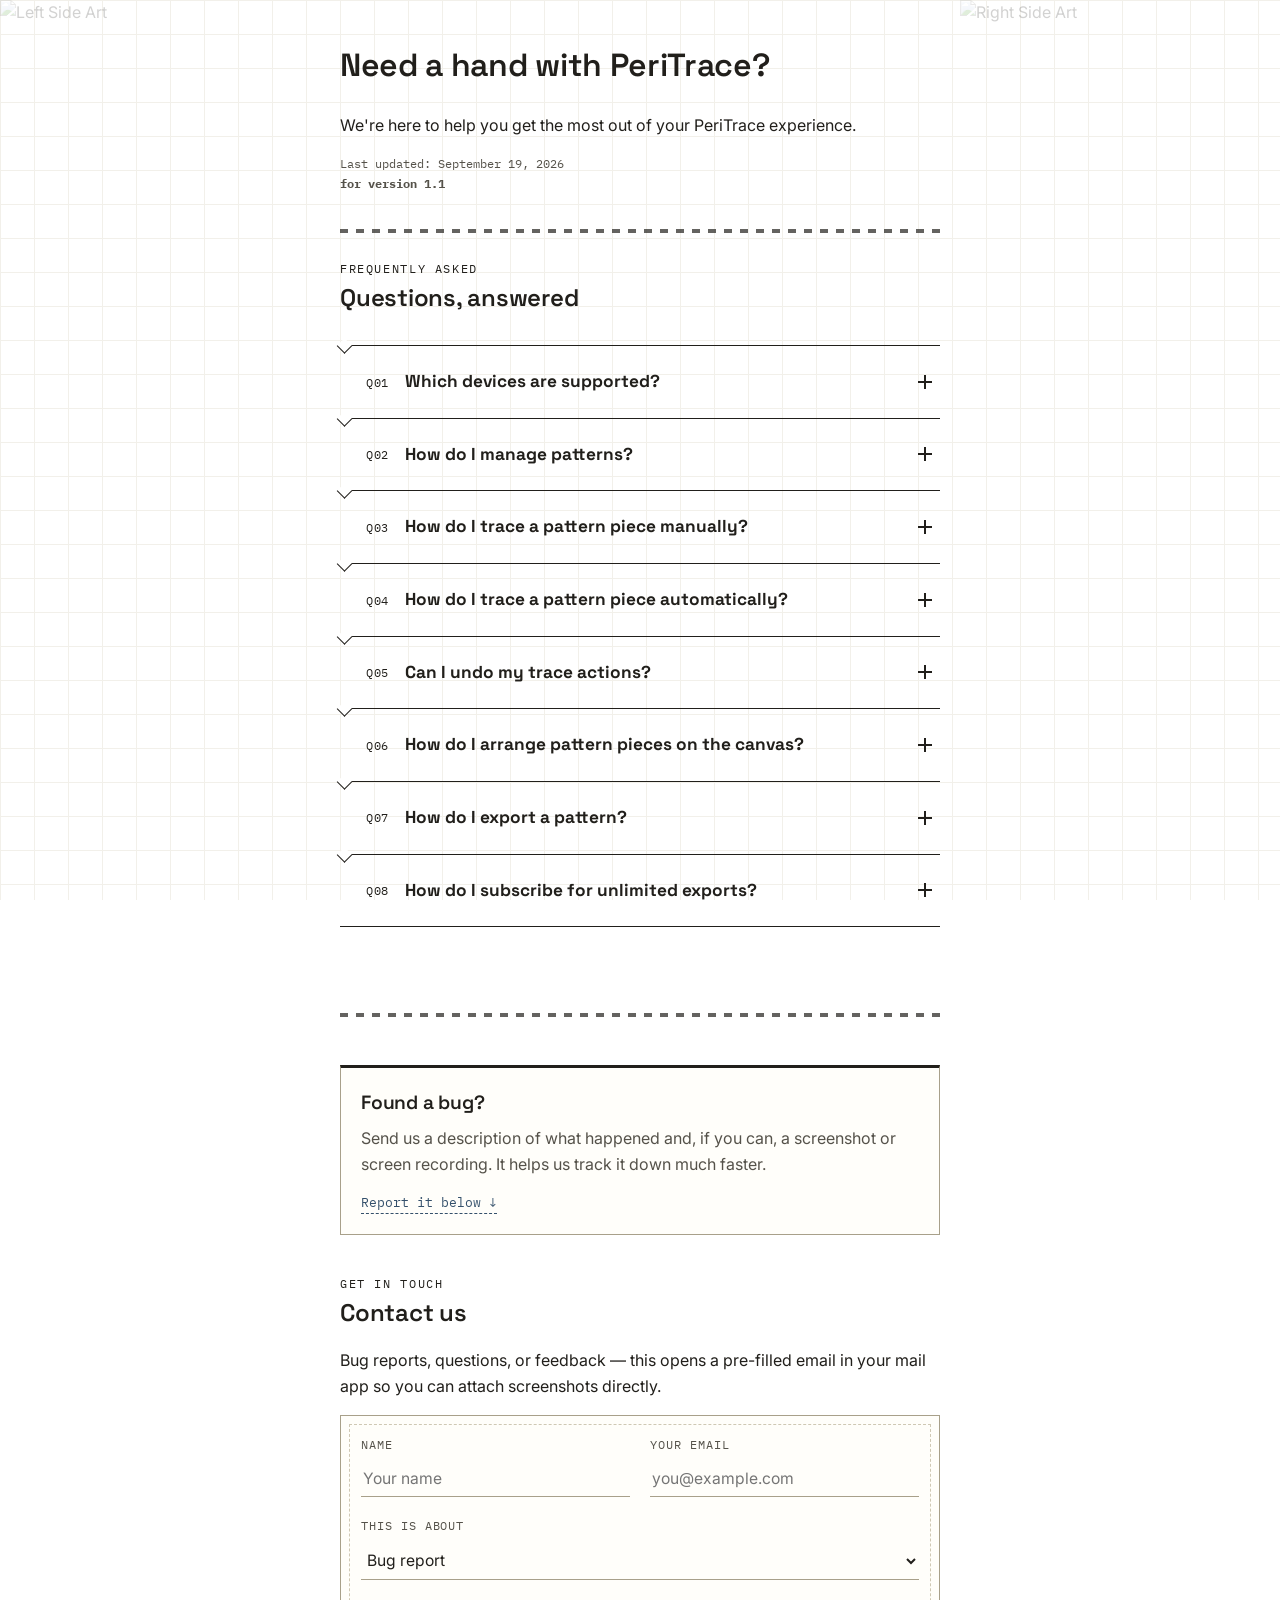
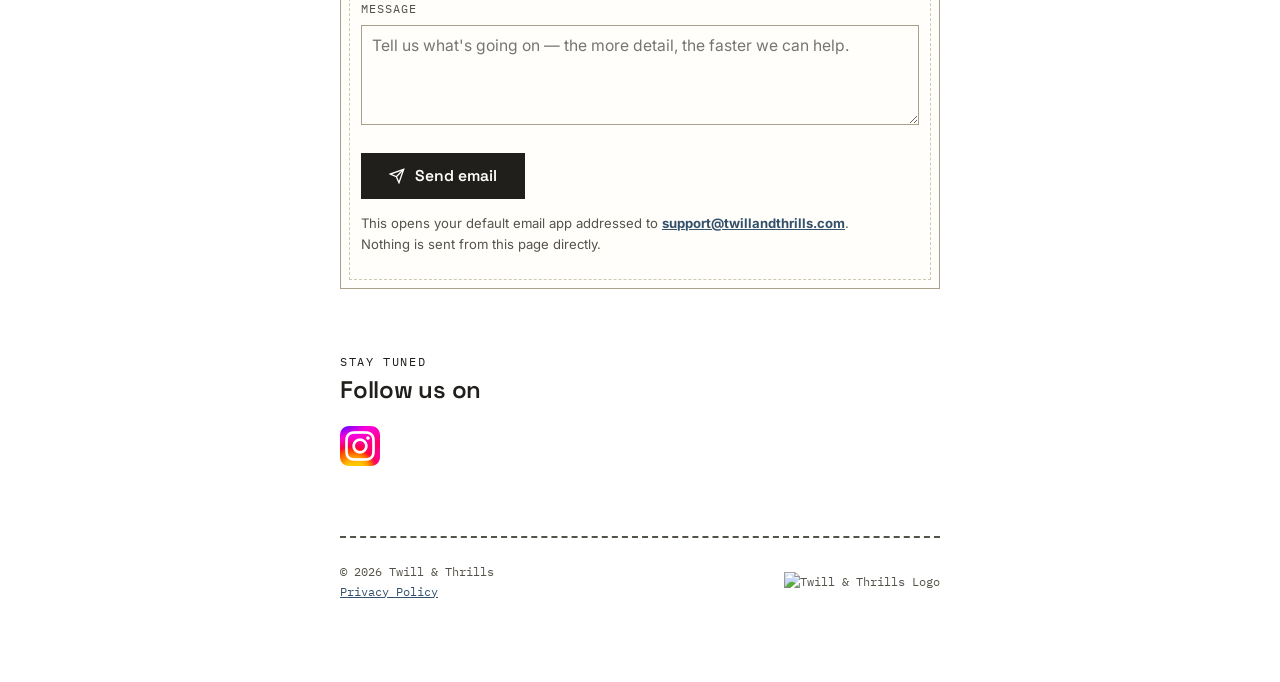
==== peritrace/support.html @ 068bd14d "Update support.html" ====
<!DOCTYPE html>
<html lang="en">

<head>
  <meta charset="UTF-8">
  <meta name="viewport" content="width=device-width, initial-scale=1.0">
  <title>PeriSupport</title>
  <meta name="description" content="Support and frequently asked questions for PeriTrace: pattern tracer.">

  <link rel="icon" href="images/Logo_PeriTrace.ico" type="image/x-icon">

  <link rel="preconnect" href="https://fonts.googleapis.com">
  <link rel="preconnect" href="https://fonts.gstatic.com" crossorigin>
  <link
    href="https://fonts.googleapis.com/css2?family=Space+Grotesk:wght@400;500;600;700&family=Inter:wght@400;500;600&family=IBM+Plex+Mono:wght@400;500&display=swap"
    rel="stylesheet">
  <link href="https://fonts.googleapis.com/css2?family=Material+Symbols+Outlined" rel="stylesheet">

  <link rel="stylesheet" href="styling.css">
</head>

<body>

  <div class="side-art left" aria-hidden="true">
    <img src="images/Side_Art_Left.png" alt="Left Side Art">
  </div>
  <div class="side-art right" aria-hidden="true">
    <img src="images/Side_Art_Right.png" alt="Right Side Art">
  </div>

  <div class="page">

    <header class="page-header">
      <h1>Need a hand with <span style="white-space: nowrap;">PeriTrace?</span></h1>
      <p>We're here to help you get the most out of your PeriTrace experience.</p>
      <p class="updated-tag">Last updated: September 19, 2026
        <br>
        <strong>for version 1.1</strong>
      </p>
      <span class="stitch" aria-hidden="true"></span>
    </header>

    <section class="faq" aria-label="Frequently asked questions">
      <span class="eyebrow">Frequently asked</span>
      <h2>Questions, answered</h2>

      <div class="faq-list" id="faqList">

        <!-- Q1 -->
        <div class="faq-item">
          <button class="faq-q" aria-expanded="false">
            <span class="faq-tag">Q01</span>
            <span class="faq-q-text">Which devices are supported?</span>
            <span class="faq-marker" aria-hidden="true"></span>
          </button>
          <div class="faq-a-wrap">
            <div class="faq-a-inner">
              <div class="faq-a">
                <p>PeriTrace requires an iPhone that supports ARKit.</p>
                <p>iPhone models with <strong>LiDAR</strong> are <strong>strongly recommended</strong> for significantly more precise captures and a smoother experience.</p>
                <p>PeriTrace supports <strong>iOS 18.6 and later</strong>.</p>
              </div>
            </div>
          </div>
        </div>

        <!-- Q2 -->
        <div class="faq-item">
          <button class="faq-q" aria-expanded="false">
            <span class="faq-tag">Q02</span>
            <span class="faq-q-text">How do I manage patterns?</span>
            <span class="faq-marker" aria-hidden="true"></span>
          </button>
          <div class="faq-a-wrap">
            <div class="faq-a-inner">
              <div class="faq-a">
                <p>PeriTrace provides a pattern-oriented management system. Adding a new pattern means adding a pattern
                  set that may later contain up to 40 pattern pieces. The limited pattern piece quantity preserves
                  smooth user experience. If your physical pattern contains more than <strong>40 pieces</strong>,
                  consider splitting it into multiple patterns in PeriTrace.</p>
                <p>On the Home screen:</p>
                <ul>
                  <li><strong>Add a new pattern:</strong> Tap the Add New <span class="button btn-capsule"><span
                        class="material-symbols-outlined">note_add</span></span> button at the bottom of the screen.
                  </li>
                  <li><strong>Rename or delete:</strong> Swipe a pattern left or right to reveal the Rename <span
                      class="button btn-circle"><span class="material-symbols-outlined">edit</span></span> and Delete
                    <span class="button btn-circle destructive"><span
                        class="material-symbols-outlined">delete</span></span>
                    buttons.
                  </li>
                  <li><strong>Rearrange the list:</strong> Long-press a pattern and drag it to a new position.</li>
                  <li><strong>Open a pattern canvas:</strong> Tap a pattern to enter its canvas, where its pieces live.
                  </li>
                </ul>
              </div>
            </div>
          </div>
        </div>

        <!-- Q3 -->
        <div class="faq-item">
          <button class="faq-q" aria-expanded="false">
            <span class="faq-tag">Q03</span>
            <span class="faq-q-text">How do I trace a pattern piece manually?</span>
            <span class="faq-marker" aria-hidden="true"></span>
          </button>
          <div class="faq-a-wrap">
            <div class="faq-a-inner">
              <div class="faq-a">
                <p>Open a pattern from the Home screen, then tap the Trace <span class="button btn-capsule"><span
                      class="material-symbols-outlined">filter_center_focus</span></span> button at the bottom right to
                  open the AR camera. You may be asked to grant camera access.</p>
                <p>PeriTrace currently allows you to trace one pattern piece each time you open the AR tracing camera.
                </p>
                <p>In the camera view, move your phone slowly back and forth over a flat, horizontal surface until the
                  reticle appears flat on the surface. You can now start tracing your pattern piece.</p>

                <div class="sub-note important">
                  <p><strong><i><u>IMPORTANT:</u></i> </strong></p>
                  <p><strong><i><u>* The reticle must be perfectly flat on the surface for accurate tracing.</u></i>
                    </strong></p>
                  <p>iPhone models with LiDAR are recommended for a smoother experience and more precise captures.</p>
                </div>

                <p><strong><i><u>The current version of the app supports two tracing modes:</u></i> </strong></p>
                <ul>
                  <li><strong>Vertex tracing:</strong> Aim the reticle at the outline or seam line and tap the Trace
                    Vertices <span class="button btn-capsule"><img src="images/Peri_Vertices.png" width="20"
                        alt="Trace Vertices" /></span> button at the bottom right of the screen, to capture vertices
                    one by one. Vertices will connect automatically. A dashed
                    line will close the shape between your first and last vertices, so you do not need to close it
                    manually.</li>
                  <li><strong>Marking:</strong> Aim the reticle at a mark on the physical pattern piece and tap the Mark
                    <span class="button btn-circle"><span><img src="images/Peri_Mark.png" width="5"
                          alt="Trace Mark" /></span></span> button. Marks stand alone and never connect to vertices or
                    other
                    marks.
                  </li>
                </ul>
                <div class="sub-note important">
                  <p><strong><i><u>NOTES:</u></i> </strong></p>
                  <p><strong><i><u>* Optimizing camera position and angle:</u></i> </strong></p>
                  <p>PeriTrace uses AR to make pattern tracing effortless. You do not need to point the camera perfectly
                    perpendicular to the surface.</p>
                  <p>However, iPhone models without LiDAR can sometimes struggle with surface calibration, which may
                    cause
                    captured contours and points to drift.</p>
                  <p>To maximize precision, follow these best practices:</p>
                  <ul>
                    <li>
                      <p><strong>Maintain distance:</strong> Keep your iPhone between ~0.5 and ~2 meters directly above
                        the pattern.</p>
                    </li>
                    <li>
                      <p><strong>Verify calibration:</strong> Ensure the reticle perfectly aligns with your physical
                        surface before tracing.</p>
                    </li>
                  </ul>
                </div>
                <br>
                <p><strong><i><u>Finishing or Cancelling a Trace:</u></i> </strong></p>
                <ul>
                  <li>
                    <p><strong>Finish tracing:</strong> Tap the Done <span class="button btn-circle done"><span
                          class="material-symbols-outlined">check</span></span> button at the top right of the screen.
                      You will return to pattern canvas, and the new pattern piece will appear at the center of the
                      screen. If it overlaps with existing pieces, it will automatically move to the right of them.</p>
                    <ul>
                      <li>
                        <p><strong>Minimum vertices:</strong> A new piece can only be saved when it has at least three
                          vertices. The Done button will remain disabled until this requirement is met.</p>
                      </li>
                    </ul>
                  </li>
                  <li>
                    <p><strong>Cancel tracing:</strong> Tap the Dismiss <span class="button btn-circle cancel"><span
                          class="material-symbols-outlined">keyboard_arrow_down</span></span> button at the top left of
                      the screen. You will return to pattern canvas without saving a new piece.</p>
                  </li>
                </ul>
              </div>
            </div>
          </div>
        </div>

        <!-- Q4 -->
        <div class="faq-item">
          <button class="faq-q" aria-expanded="false">
            <span class="faq-tag">Q04</span>
            <span class="faq-q-text">How do I trace a pattern piece automatically?</span>
            <span class="faq-marker" aria-hidden="true"></span>
          </button>
          <div class="faq-a-wrap">
            <div class="faq-a-inner">
              <div class="faq-a">
                <strong>Contour detection:</strong> PeriTrace features automatic pattern contour detection as part of
                Vertex Tracing mode. It automatically detects the outline of a pattern piece and quickly plots
                simplified vertices.
                <ul>
                  <li>
                    <p><strong>Activate contour detection:</strong> Point the camera at a pattern piece and long-press
                      the pattern piece (for at least 0.5 seconds) to capture the outline's vertices. It may take a
                      moment to capture the outline; moving your finger or releasing the press early will cancel the
                      detection.
                    </p>
                  </li>
                  <li>
                    <p><strong>One at a time:</strong> The app can only detect one outline at a time.</p>
                  </li>
                  <li>
                    <p><strong>High contrast:</strong> The pattern piece must contrast significantly with the
                      background (e.g., a light pattern piece on a dark background, or vice versa). This ensures
                      accuracy and prevents the camera from freezing due to vertex overloading.</p>
                  </li>
                </ul>
                <div class="sub-note">
                  <p><strong>High-resolution image capture:</strong></p>
                  <p>PeriTrace can automatically capture a high-resolution image of the pattern piece
                    during
                    contour detection.</p>
                  <ul>
                    <li>
                      <p><strong>Automatically:</strong> Image capture is automatically triggered during contour
                        detection. You do not need to adjust the camera to a specific angle or perform any
                        additional actions. The captured image is processed on-device and added to the pattern
                        piece in the canvas.</p>
                    </li>
                    <li>
                      <p><strong>Image visibility:</strong> The captured image is fitted to the detected pattern
                        contour. You can show or hide captured images using the image visibility setting in the top-right menu of the
                        canvas screen. Exported files will include or exclude captured images according to this setting.
                      </p>
                    </li>
                  </ul>
                </div>
                <br>
                <p><strong><i><u>Finishing or Cancelling a Trace:</u></i> </strong> Proceed the same as you do when
                  tracing manually.</p>
              </div>
            </div>
          </div>
        </div>

        <!-- Q5 -->
        <div class="faq-item">
          <button class="faq-q" aria-expanded="false">
            <span class="faq-tag">Q05</span>
            <span class="faq-q-text">Can I undo my trace actions?</span>
            <span class="faq-marker" aria-hidden="true"></span>
          </button>
          <div class="faq-a-wrap">
            <div class="faq-a-inner">
              <div class="faq-a">
                <p>When tracing a pattern piece, you can undo your last action by tapping the Undo <span
                    class="button btn-circle undo"><span class="material-symbols-outlined">undo</span></span> button at
                  the bottom right of the screen.</p>
                <p>You can also redo the undone action by tapping the Redo <span class="button btn-circle redo"><span
                      class="material-symbols-outlined">redo</span></span> button next to the Undo <span
                    class="button btn-circle undo"><span class="material-symbols-outlined">undo</span></span> button.
                </p>

                <div class="sub-note">
                  <p><strong><i><u>Undo/Redo all trace actions:</u></i> </strong></p>
                  <p>Long-press the Undo or Redo <span class="button btn-circle undo"><span
                        class="material-symbols-outlined">undo</span></span> <span class="button btn-circle redo"><span
                        class="material-symbols-outlined">redo</span></span> button for 1.5 seconds to undo or redo all
                    trace actions.</p>
                </div>

                <div class="sub-note important">
                  <p><strong><i><u>NOTES:</u></i> </strong></p>
                  <p>A contour detection action is counted as one action.</p>
                </div>
              </div>
            </div>
          </div>
        </div>

        <!-- Q6 -->
        <div class="faq-item">
          <button class="faq-q" aria-expanded="false">
            <span class="faq-tag">Q06</span>
            <span class="faq-q-text">How do I arrange pattern pieces on the canvas?</span>
            <span class="faq-marker" aria-hidden="true"></span>
          </button>
          <div class="faq-a-wrap">
            <div class="faq-a-inner">
              <div class="faq-a">
                <p>PeriTrace offers an intuitive vector canvas featuring gesture support. Your layout arrangements are
                  automatically preserved when exporting files.</p>

                <p><strong><i><u>Canvas Navigation:</u></i> </strong></p>
                <ul>
                  <li><strong>Zoom &amp; pan:</strong> Use pinch and drag gesture to move around the workspace.</li>
                </ul>

                <p><strong><i><u>Managing pattern pieces:</u></i> </strong></p>
                <ul>
                  <li><strong>Move &amp; rotate a piece:</strong> Drag a pattern piece to reposition it, or use two
                    fingers to rotate it.</li>
                  <li><strong>Delete a piece:</strong> Long-press a pattern piece, then tap the Delete button in the
                    tooltip <span class="button btn-plain"><img src="images/Peri_Tooltip.jpeg" height="30"
                        alt="Canvas Tooltip" /></span></li>
                </ul>

                <div class="sub-note">
                  <p><strong><i><u>Pro tip for high precision:</u></i> </strong></p>
                  <p>When doubting a traced pattern piece's accuracy, try capturing it a few times. Stack all the
                    captured pieces on top of each other on the canvas to find the average outline.</p>
                </div>
                <div class="sub-note important">
                  <p><strong><i><u>NOTES:</u></i> </strong></p>
                  <p>A single pattern canvas can hold up to 40 pattern pieces. If your physical pattern has more than 40
                    pieces, split the project across multiple separate patterns on PeriTrace.</p>
                </div>
              </div>
            </div>
          </div>
        </div>

        <!-- Q7 -->
        <div class="faq-item">
          <button class="faq-q" aria-expanded="false">
            <span class="faq-tag">Q07</span>
            <span class="faq-q-text">How do I export a pattern?</span>
            <span class="faq-marker" aria-hidden="true"></span>
          </button>
          <div class="faq-a-wrap">
            <div class="faq-a-inner">
              <div class="faq-a">
                <p>PeriTrace exports your final pattern layout at an exact 1:1 scale, completely preserving your canvas
                  arrangement.</p>

                <p><strong><i><u>How to export:</u></i> </strong></p>
                <ul>
                  <li><strong>Export button:</strong> On the pattern canvas screen, the Export <span
                      class="button btn-circle"><span class="material-symbols-outlined">ios_share</span></span> button
                    is located at the bottom left of the screen. This button will remain disabled until there's at least
                    one piece on the canvas.</li>
                  <li><strong>Select your format:</strong> Tap the Export button to bring up the export sheet. Select
                    your desired format to generate the file.</li>
                  <li><strong>Choose a destination:</strong> A standard iOS Share Sheet will appear after you select a
                    format. Choose where to send, save, or share your file.</li>
                  <li><strong>Instant local backup:</strong> No matter what you choose in the Share Sheet, PeriTrace
                    automatically saves or overwrites the file locally to:
                    <br>
                    <strong>On My iPhone → PeriTrace → Exports</strong>
                  </li>
                  <li><strong>Preview your file:</strong> Tap Quick Look <span class="button btn-plain-long done"><span
                        class="material-symbols-outlined">visibility</span> Quick Look</span> button after exporting to
                    instantly preview your exported file.</li>
                </ul>
                <p><strong><i><u>Supported export formats:</u></i> </strong></p>
                <div class="fmt-grid">
                  <div class="fmt-card"><b>PDF</b><span>Universal layout format. Ideal for standard printing, vector
                      graphics software, or apparel CAD systems.</span></div>
                  <div class="fmt-card"><b>DXF</b><span>Industrial-standard CAD format. Dedicated specifically for
                      pattern drafting and garment CAD software.</span></div>
                  <div class="fmt-card"><b>SVG</b><span>Scalable vector graphics format. Best for web use or editing in
                      mainstream vector design programs.</span></div>
                </div>
              </div>
            </div>
          </div>
        </div>

        <!-- Q8 -->
        <div class="faq-item">
          <button class="faq-q" aria-expanded="false">
            <span class="faq-tag">Q08</span>
            <span class="faq-q-text">How do I subscribe for unlimited exports?</span>
            <span class="faq-marker" aria-hidden="true"></span>
          </button>
          <div class="faq-a-wrap">
            <div class="faq-a-inner">
              <div class="faq-a">
                <p>PeriTrace offers 10 free exports for all users. To get unlimited exports, you can upgrade to a
                  premium plan at any time.</p>

                <p><strong><i><u>How to upgrade to a premium plan:</u></i> </strong></p>
                <ul>
                  <li><strong>When free exports are exhausted:</strong> Tap any format in the export sheet to open the
                    paywall.</li>
                  <li><strong>Immediately:</strong> Tap the Guest Trial <span class="button btn-plain-long full"><span
                        class="material-symbols-outlined">eco</span> Guest Trial</span> button to open the paywall.</li>
                </ul>

                <p>PeriTrace currently offers one premium plan for unlimited exports, which charges a monthly fee of
                  $3.99 and bills monthly. Payment will be charged to your Apple Account at confirmation of purchase.
                  The subscription automatically renews unless it is canceled at least 24 hours before the end of the
                  current billing period. You can manage and cancel your subscription at any time in your Apple Account
                  Settings.</p>

                <div class="sub-note important">
                  <p><strong><i><u>NOTES:</u></i> </strong></p>
                  <p>To access the paywall, ensure your pattern contains at least one pattern piece to enable the export
                    button. The link to the paywall is located in the export sheet.</p>
                </div>
                <br>
                <p><strong><i><u>Already subscribed?</u></i> </strong></p>
                <p>Tap the Restore Subscription button at the bottom of the paywall.</p>
              </div>
            </div>
          </div>
        </div>

      </div>
    </section>

    <span class="stitch" aria-hidden="true"></span>

    <div class="callout">
      <h3>Found a bug?</h3>
      <p>Send us a description of what happened and, if you can, a screenshot or screen recording. It helps us track it
        down much faster.</p>
      <a class="jump" href="#contact">Report it below ↓</a>
    </div>

    <section class="contact" id="contact">
      <span class="eyebrow">Get in touch</span>
      <h2>Contact us</h2>
      <p>Bug reports, questions, or feedback — this opens a pre-filled email in your mail app so you can attach
        screenshots directly.</p>

      <form class="ticket" id="contactForm">
        <div class="field-row">
          <div class="field">
            <label for="name">Name</label>
            <input type="text" id="name" name="name" placeholder="Your name" required>
          </div>
          <div class="field">
            <label for="email">Your email</label>
            <input type="email" id="email" name="email" placeholder="you@example.com" required>
          </div>
        </div>

        <div class="field">
          <label for="reason">This is about</label>
          <select id="reason" name="reason">
            <option value="Bug report">Bug report</option>
            <option value="Question">Question</option>
            <option value="Feedback">Feedback / suggestion</option>
            <option value="Other">Something else</option>
          </select>
        </div>

        <div class="field">
          <label for="message">Message</label>
          <textarea id="message" name="message"
            placeholder="Tell us what's going on — the more detail, the faster we can help." required></textarea>
        </div>

        <button type="submit" class="send-btn">
          <svg viewBox="0 0 24 24" fill="none" stroke="currentColor" stroke-width="2">
            <path d="M22 2L11 13" />
            <path d="M22 2l-7 20-4-9-9-4z" />
          </svg>
          Send email
        </button>
        <p class="form-status" id="formStatus">Opening your mail app…</p>
        <p class="form-note">
          This opens your default email app addressed to <a
            href="mailto:support@twillandthrills.com"><strong>support@twillandthrills.com</strong></a>.
          <span class="nowrap">Nothing is sent from this page directly.</span>
        </p>
      </form>
    </section>

    <section class="social">
      <span class="eyebrow">Stay tuned</span>
      <h2>Follow us on</h2>
      <p class="social-links">
        <a href="https://www.instagram.com/twill.and.thrills/" target="_blank" rel="noopener noreferrer"
          aria-label="Instagram">
          <img src="images/Logo_Instagram.png" alt="Instagram">
        </a>
      </p>
    </section>

    <footer>
      <span>
        <div>© 2026 Twill &amp; Thrills</div>
        <div><a href="privacy">Privacy Policy</a></div>
      </span>
      <span>
        <img src="images/Logo_TwillAndThrills.png" alt="Twill & Thrills Logo" height="40">
      </span>
    </footer>

  </div>

  <script>
    //  only one open at a time
    // const items = document.querySelectorAll('.faq-item');
    // items.forEach(item => {
    //   const btn = item.querySelector('.faq-q');
    //   btn.addEventListener('click', () => {
    //     const isOpen = item.classList.contains('open');
    //     items.forEach(i => {
    //       i.classList.remove('open');
    //       i.querySelector('.faq-q').setAttribute('aria-expanded', 'false');
    //     });
    //     if (!isOpen) {
    //       item.classList.add('open');
    //       btn.setAttribute('aria-expanded', 'true');
    //     }
    //   });
    // });

    //  Open multiple at a time
    const items = document.querySelectorAll('.faq-item');
    items.forEach(item => {
      const btn = item.querySelector('.faq-q');
      btn.addEventListener('click', () => {
        const isOpen = item.classList.contains('open');

        item.classList.toggle('open', !isOpen);
        btn.setAttribute('aria-expanded', String(!isOpen));
      });
    });

    // Contact form -> mailto
    const SUPPORT_EMAIL = "support@twillandthrills.com";
    const form = document.getElementById('contactForm');
    const status = document.getElementById('formStatus');

    form.addEventListener('submit', function (e) {
      e.preventDefault();
      const name = document.getElementById('name').value.trim();
      const email = document.getElementById('email').value.trim();
      const reason = document.getElementById('reason').value;
      const message = document.getElementById('message').value.trim();

      const subject = `[PeriTrace] ${reason} from ${name}`;
      const body =
        `Name: ${name}
        Email: ${email}
        Type: ${reason}

        ${message}`;

      const mailto = `mailto:${SUPPORT_EMAIL}?subject=${encodeURIComponent(subject)}&body=${encodeURIComponent(body)}`;
      window.location.href = mailto;

      status.classList.add('show');
      setTimeout(() => status.classList.remove('show'), 4000);
    });
  </script>

</body>

</html>
---- peritrace/styling.css ----
:root {
   --paper: #ffffff;
   --paper-deep: #ffffff;
   --ink: #211F1B;
   --ink-soft: #55524A;
   --thread: #211F1B;
   --thread-deep: #34506B;
   --chalk: #34506B;
   --line: #CFC8B4;
   --line-strong: #a8a08a;
   --card: #FFFEFA;
   --card-destructive: #FF0800;
   --radius: 2px;
   --opacity: 0.7;
   --side-art-opacity: 0.2;
}

* {
   box-sizing: border-box;
}

html {
   scroll-behavior: smooth;
}

body {
   margin: 0;
   background: var(--paper);
   color: var(--ink);
   font-family: 'Inter', system-ui, sans-serif;
   font-size: 16px;
   line-height: 1.6;
   -webkit-font-smoothing: antialiased;
}

/* --- background grid texture, evokes pattern paper --- */
body::before {
   content: "";
   position: fixed;
   inset: 0;
   background-image:
      linear-gradient(var(--line) 1px, transparent 1px),
      linear-gradient(90deg, var(--line) 1px, transparent 1px);
   background-size: 34px 34px;
   opacity: 0.28;
   pointer-events: none;
   z-index: 0;
}

h1,
h2,
h3 {
   font-family: 'Space Grotesk', sans-serif;
   font-weight: 600;
   letter-spacing: -0.01em;
   color: var(--ink);
}

.eyebrow {
   font-family: 'IBM Plex Mono', monospace;
   font-size: 0.72rem;
   letter-spacing: 0.14em;
   text-transform: uppercase;
   color: var(--thread);
}

a {
   color: var(--chalk);
}

/* ---------- fixed side art ---------- */
.side-art {
   position: fixed;
   top: 0;
   height: 100vh;
   z-index: 0;
   pointer-events: none;
   display: flex;
   align-items: top;
}

@media (min-width: 768px) {
   .side-art {
      width: 25vw;
   }
}

@media (min-width: 992px) {
   .side-art {
      width: 20vw;
   }
}

@media (min-width: 1200px) {
   .side-art {
      width: 25vw;
   }
}

.side-art.left {
   left: 0;
   top: 0;
   justify-content: flex-start;
   /* align-items: flex-start; */
}

.side-art.right {
   right: 0;
   justify-content: center;
   /* align-items: flex-start; */
}

.side-art img {
   width: 150%;
   height: auto;
   max-height: 100vh;
   object-fit: cover;
   opacity: var(--side-art-opacity);
   filter: sepia(6%) saturate(85%);
}

.side-art.left img {
   margin-left: 0px;
}

.side-art.right img {
   margin-right: 0px;
}

/* ---------- layout ---------- */

.nowrap {
   white-space: nowrap;
}

.page {
   position: relative;
   z-index: 2;
   margin: 0 auto;
   max-width: 100vw;
   padding: 0 20px 80px;
}

@media (min-width: 768px) {
   .page {
      margin-left: 25vw;
      margin-right: 0;
      max-width: 75vw;
   }
}

@media (min-width: 992px) {
   .page {
      margin-left: 20vw;
      margin-right: 20vw;
      max-width: 60vw;
   }
}

@media (min-width: 1200px) {
   .page {
      margin-left: 25vw;
      margin-right: 25vw;
      max-width: 50vw;
   }
}

/* ---------- header ---------- */

header {
   margin-top: 40px;
}

.updated-tag {
   font-family: 'IBM Plex Mono', monospace;
   font-size: 0.78rem;
   color: var(--ink-soft);
   margin-top: 10px;
}

.stitch {
   display: inline-block;
   width: 100%;
   height: 4px;
   margin-top: 22px;
   background-image: repeating-linear-gradient(90deg, var(--thread) 0 8px, transparent 8px 16px);
   opacity: var(--opacity);
}

/* ---------- FAQ list ---------- */
section {
   margin-top: 20px;
   margin-bottom: 64px;
}

section>h2 {
   font-size: 1.5rem;
   margin: 0 0 6px;
}

section>.eyebrow {
   display: block;
}

.faq-list {
   margin-top: 28px;
   border-top: 1.5px solid var(--thread);
}

.faq-item {
   border-bottom: 1.5px solid var(--thread);
   position: relative;
}

.faq-item::before {
   /* garment notch mark */
   content: "";
   position: absolute;
   left: -1px;
   top: 0;
   width: 10px;
   height: 10px;
   background: var(--paper);
   border-right: 1.5px solid var(--thread);
   border-bottom: 1.5px solid var(--thread);
   transform: translateY(-50%) rotate(45deg);
}

.faq-q {
   all: unset;
   display: flex;
   align-items: center;
   gap: 16px;
   width: 100%;
   padding: 22px 6px 22px 26px;
   cursor: pointer;
   box-sizing: border-box;
}

.faq-q:focus-visible {
   outline: 2px solid var(--chalk);
   outline-offset: 2px;
}

.faq-tag {
   font-family: 'IBM Plex Mono', monospace;
   font-size: 0.72rem;
   color: var(--thread);
   letter-spacing: 0.06em;
   flex: 0 0 auto;
   padding-top: 2px;
}

.faq-q-text {
   font-family: 'Space Grotesk', sans-serif;
   font-weight: 800;
   font-size: 1.08rem;
   flex: 1 1 auto;
}

.faq-marker {
   flex: 0 0 auto;
   width: 18px;
   height: 18px;
   position: relative;
}

.faq-marker::before,
.faq-marker::after {
   content: "";
   position: absolute;
   background: var(--ink);
   top: 50%;
   left: 50%;
   transform: translate(-50%, -50%);
   transition: transform 0.25s ease, opacity 0.2s ease;
}

.faq-marker::before {
   width: 14px;
   height: 2px;
}

.faq-marker::after {
   width: 2px;
   height: 14px;
}

.faq-item.open .faq-marker::after {
   transform: translate(-50%, -50%) rotate(90deg);
   opacity: 0;
}

.faq-item.open .faq-marker::before {
   background: var(--thread);
}

.faq-a-wrap {
   display: grid;
   grid-template-rows: 0fr;
   transition: grid-template-rows 0.32s ease;
}

.faq-item.open .faq-a-wrap {
   grid-template-rows: 1fr;
}

.faq-a-inner {
   overflow: hidden;
}

.faq-a {
   padding: 0 6px 28px 26px;
   color: var(--ink-soft);
   font-size: 0.98rem;
   border-top: 1px dashed var(--line-strong);
   margin-top: -1px;
   padding-top: 18px;
}

.faq-a p {
   margin: 0 0 12px;
}

.faq-a p:last-child {
   margin-bottom: 0;
}

.faq-a ul {
   margin: 0 0 14px;
   padding-left: 20px;
}

.faq-a li {
   margin-bottom: 8px;
}

.faq-a strong {
   color: var(--ink);
}

.faq-a .sub-note {
   background: var(--card);
   border: 1px solid var(--line);
   border-left: 3px solid var(--chalk);
   padding: 12px 14px;
   font-size: 0.9rem;
   margin: 14px 0;
}

.faq-a .sub-note.important {
   border-left-color: var(--card-destructive);
}

.button {
   display: inline-flex;
   align-items: center;
   justify-content: center;
   vertical-align: middle;
   gap: 6px;
   width: 80px;
   height: 20px;
   padding: 2px 10px 2px 10px;
   font-family: 'IBM Plex Mono', monospace;
   font-size: 0.82rem;
   color: var(--ink);
   background: var(--card);
   border: 1px solid var(--line-strong);
   border-radius: 50%;
   white-space: nowrap;
}

.btn-capsule {
   padding: 2px 10px 2px 10px;
   border-radius: 20px;
}

.btn-circle {
   width: 30px !important;
   height: 30px !important;
   padding: 5px;
   border-radius: 50%;
}

.btn-plain {
   width: 60px !important;
   padding: 5px !important;
   border: 0 !important;
}

.btn-plain-long {
   width: 120px !important;
   padding: 5px !important;
   border: 0 !important;
}

.button.destructive {
   background: var(--card-destructive) !important;
   border: 0 !important;
   color: #fff !important;
}

.button.done {
   color: #007AFF !important;
}

.button.full {
   color: green !important;
}

.button.cancel span.material-symbols-outlined {
   font-size: 20px !important;
   height: 18px !important;
}

.button span,
.button .material-symbols-outlined {
   display: inline-flex;
   align-items: center;
   justify-content: center;
   font-size: 15px;
   height: 15px;
   flex-shrink: 0;
}

.fmt-grid {
   display: grid;
   grid-template-columns: repeat(auto-fit, minmax(150px, 1fr));
   gap: 12px;
   margin: 14px 0 4px;
}

.fmt-card {
   background: var(--card);
   border: 1px solid var(--line-strong);
   padding: 14px;
}

.fmt-card b {
   font-family: 'Space Grotesk', sans-serif;
   color: var(--thread);
   display: block;
   margin-bottom: 4px;
   font-size: 0.95rem;
}

.fmt-card span {
   font-size: 0.86rem;
   color: var(--ink-soft);
}

/* ---------- bug report callout ---------- */
.callout {
   background: var(--card);
   border: 1px solid var(--line-strong);
   border-top: 3px solid var(--thread);
   padding: 20px 20px 20px;
   margin: 40px 0 40px;
}

.callout h3 {
   margin: 0 0 8px;
   font-size: 1.2rem;
}

.callout p {
   margin: 0;
   color: var(--ink-soft);
}

.callout a.jump {
   display: inline-block;
   margin-top: 14px;
   font-family: 'IBM Plex Mono', monospace;
   font-size: 0.82rem;
   color: var(--thread-deep);
   text-decoration: none;
   border-bottom: 1px dashed var(--thread-deep);
}

/* ---------- contact form ---------- */

.ticket {
   background: var(--card);
   border: 1px solid var(--line-strong);
   padding: 20px;
   position: relative;
}

.ticket::before {
   content: "";
   position: absolute;
   inset: 8px;
   border: 1px dashed var(--line);
   pointer-events: none;
}

.field {
   margin-bottom: 20px;
}

.field label {
   display: block;
   font-family: 'IBM Plex Mono', monospace;
   font-size: 0.74rem;
   text-transform: uppercase;
   letter-spacing: 0.08em;
   color: var(--ink-soft);
   margin-bottom: 6px;
}

.field input,
.field select,
.field textarea {
   width: 100%;
   font-family: 'Inter', sans-serif;
   font-size: 0.98rem;
   color: var(--ink);
   background: transparent;
   border: none;
   border-bottom: 1px solid var(--line-strong);
   padding: 8px 2px;
   outline: none;
   transition: border-color 0.2s ease;
}

.field textarea {
   resize: vertical;
   min-height: 100px;
   border: 1px solid var(--line-strong);
   padding: 10px;
}

.field input:focus,
.field select:focus,
.field textarea:focus {
   border-color: var(--thread);
}

.field-row {
   display: grid;
   grid-template-columns: 1fr 1fr;
   gap: 20px;
}

@media (max-width: 768px) {
   .field-row {
      grid-template-columns: 1fr;
   }
}

.send-btn {
   font-family: 'Space Grotesk', sans-serif;
   font-weight: 600;
   font-size: 0.98rem;
   background: var(--thread);
   color: #fff;
   border: none;
   padding: 13px 28px;
   cursor: pointer;
   display: inline-flex;
   align-items: center;
   gap: 10px;
   transition: background 0.18s ease, transform 0.12s ease;
}

.send-btn:hover {
   background: var(--thread-deep);
}

.send-btn:active {
   transform: translateY(1px);
}

.send-btn svg {
   width: 16px;
   height: 16px;
}

.form-note {
   font-size: 0.82rem;
   color: var(--ink-soft);
   margin-top: 14px;
}

.form-status {
   font-size: 0.85rem;
   margin-top: 12px;
   font-family: 'IBM Plex Mono', monospace;
   color: var(--chalk);
   display: none;
}

.form-status.show {
   display: block;
}


/* ---------- social media ---------- */
.social-links img {
  width: 40px;
  height: 40px;
  display: block;
}

footer {
   margin-top: 70px;
   padding-top: 24px;
   border-top: 2px dashed;
   font-family: 'IBM Plex Mono', monospace;
   font-size: 0.78rem;
   color: var(--ink-soft);
   display: flex;
   justify-content: space-between;
   align-items: center;
   flex-wrap: wrap;
   gap: 10px;
}

@media (max-width: 992px) {
   .side-art.right {
      display: none;
   }
}

@media (max-width: 768px) {
   .side-art.left {
      display: none;
   }
}

@media (prefers-reduced-motion: reduce) {
   html {
      scroll-behavior: auto;
   }

   .faq-a-wrap,
   .faq-marker::before,
   .faq-marker::after,
   .send-btn {
      transition: none;
   }
}




/* ---------- privacy policy ---------- */

/* ---------- summary box ---------- */
.summary-box {
   background: var(--card);
   border: 1px solid var(--line-strong);
   border-top: 3px solid var(--thread);
   padding: 20px 20px 20px;
   margin: 40px 0 40px;
}

.summary-box h3 {
   margin: 0 0 12px;
   font-size: 1.05rem;
}

.summary-grid {
   display: grid;
   grid-template-columns: 1fr;
   gap: 14px;
}

@media (min-width: 768px) {
   .summary-grid {
      grid-template-columns: repeat(2, 1fr);
   }
}

@media (min-width: 1600px) {
   .summary-grid {
      grid-template-columns: none;
      grid-auto-flow: column;
      grid-auto-columns: minmax(150px, 1fr);
   }
}

.summary-item {
   display: flex;
   gap: 10px;
   align-items: flex-start;
}

.summary-item .material-symbols-outlined {
   color: var(--chalk);
   font-size: 20px;
   flex: 0 0 auto;
   margin-top: 1px;
}

.summary-item span.txt {
   font-size: 0.9rem;
   color: var(--ink-soft);
}

.summary-item span.txt strong {
   color: var(--ink);
   display: block;
   font-family: 'Space Grotesk', sans-serif;
   font-size: 0.95rem;
   margin-bottom: 2px;
}


/* ---------- policy accordion (mirrors FAQ pattern) ---------- */
.policy-list {
   margin-top: 28px;
   border-top: 1.5px solid var(--thread);
}

.policy-item {
   border-bottom: 1.5px solid var(--thread);
   position: relative;
}

.policy-item::before {
   content: "";
   position: absolute;
   left: -1px;
   top: 0;
   width: 10px;
   height: 10px;
   background: var(--paper);
   border-right: 1.5px solid var(--thread);
   border-bottom: 1.5px solid var(--thread);
   transform: translateY(-50%) rotate(45deg);
}

.policy-q {
   all: unset;
   display: flex;
   align-items: center;
   gap: 16px;
   width: 100%;
   padding: 22px 6px 22px 26px;
   cursor: pointer;
   box-sizing: border-box;
}

.policy-q:focus-visible {
   outline: 2px solid var(--chalk);
   outline-offset: 2px;
}

.policy-tag {
   font-family: 'IBM Plex Mono', monospace;
   font-size: 0.72rem;
   color: var(--thread);
   letter-spacing: 0.06em;
   flex: 0 0 auto;
   padding-top: 2px;
}

.policy-q-text {
   font-family: 'Space Grotesk', sans-serif;
   font-weight: 800;
   font-size: 1.08rem;
   flex: 1 1 auto;
}

.policy-marker {
   flex: 0 0 auto;
   width: 18px;
   height: 18px;
   position: relative;
}

.policy-marker::before,
.policy-marker::after {
   content: "";
   position: absolute;
   background: var(--ink);
   top: 50%;
   left: 50%;
   transform: translate(-50%, -50%);
   transition: transform 0.25s ease, opacity 0.2s ease;
}

.policy-marker::before {
   width: 14px;
   height: 2px;
}

.policy-marker::after {
   width: 2px;
   height: 14px;
}

.policy-item.open .policy-marker::after {
   transform: translate(-50%, -50%) rotate(90deg);
   opacity: 0;
}

.policy-item.open .policy-marker::before {
   background: var(--thread);
}

.policy-a-wrap {
   display: grid;
   grid-template-rows: 0fr;
   transition: grid-template-rows 0.32s ease;
}

.policy-item.open .policy-a-wrap {
   grid-template-rows: 1fr;
}

.policy-a-inner {
   overflow: hidden;
}

.policy-a {
   padding: 0 6px 28px 26px;
   color: var(--ink-soft);
   font-size: 0.98rem;
   border-top: 1px dashed var(--line-strong);
   margin-top: -1px;
   padding-top: 18px;
}

.policy-a p {
   margin: 0 0 12px;
}

.policy-a p:last-child {
   margin-bottom: 0;
}

.policy-a ul {
   margin: 0 0 14px;
   padding-left: 20px;
}

.policy-a li {
   margin-bottom: 8px;
}

.policy-a strong {
   color: var(--ink);
}
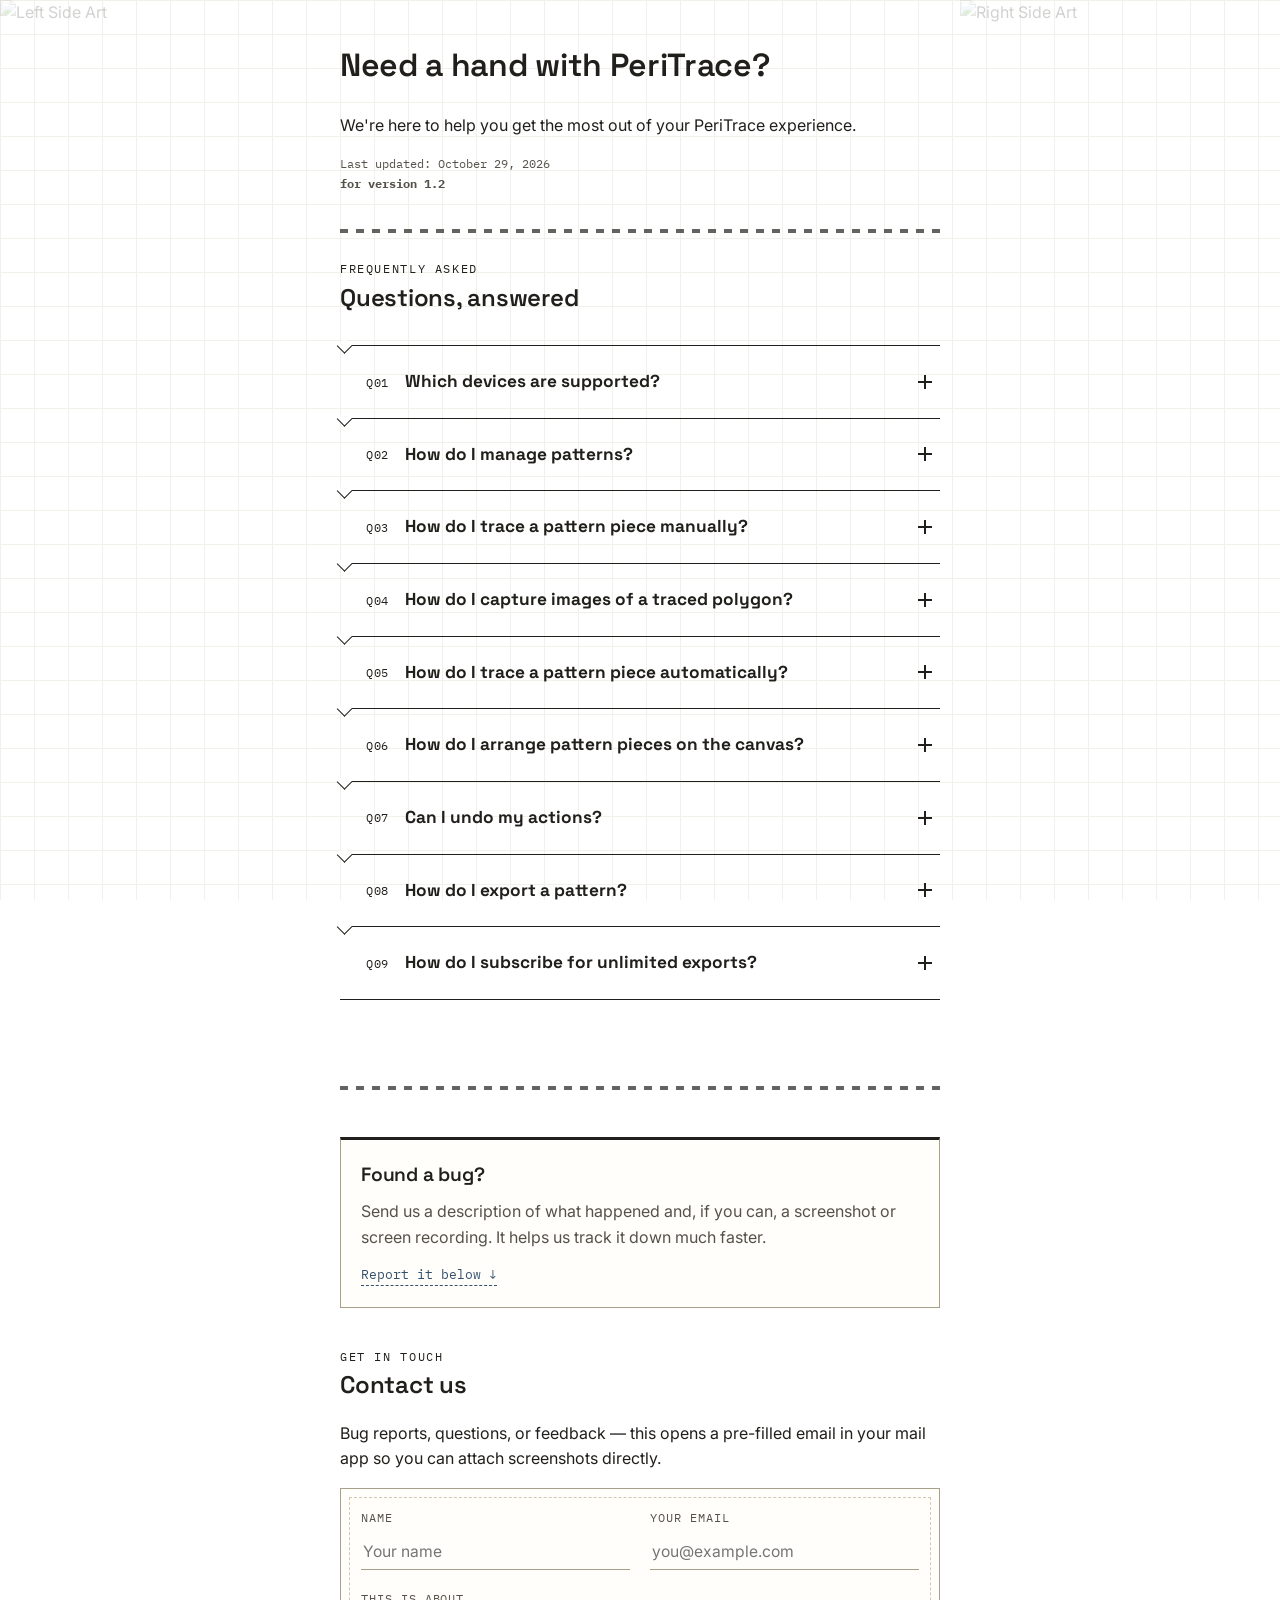
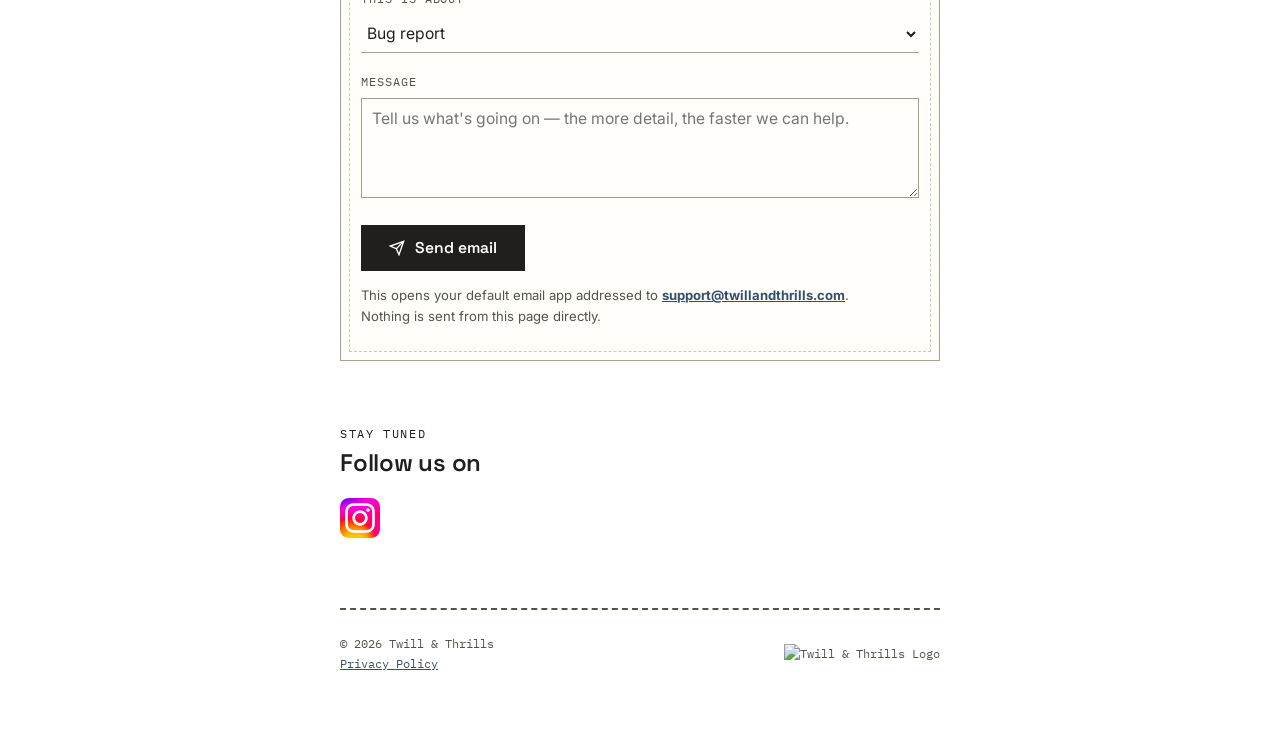
==== commit 39a17f01: "Update support page for version 1.2" ====
--- a/peritrace/support.html
+++ b/peritrace/support.html
@@ -7,7 +7,7 @@
   <title>PeriSupport</title>
   <meta name="description" content="Support and frequently asked questions for PeriTrace: pattern tracer.">
 
-  <link rel="icon" href="images/Logo_PeriTrace.ico" type="image/x-icon">
+  <link rel="icon" href="images/favicon.png" type="image/png">
 
   <link rel="preconnect" href="https://fonts.googleapis.com">
   <link rel="preconnect" href="https://fonts.gstatic.com" crossorigin>
@@ -33,9 +33,9 @@
     <header class="page-header">
       <h1>Need a hand with <span style="white-space: nowrap;">PeriTrace?</span></h1>
       <p>We're here to help you get the most out of your PeriTrace experience.</p>
-      <p class="updated-tag">Last updated: September 19, 2026
+      <p class="updated-tag">Last updated: October 29, 2026
         <br>
-        <strong>for version 1.1</strong>
+        <strong>for version 1.2</strong>
       </p>
       <span class="stitch" aria-hidden="true"></span>
     </header>
@@ -57,8 +57,10 @@
             <div class="faq-a-inner">
               <div class="faq-a">
                 <p>PeriTrace requires an iPhone that supports ARKit.</p>
-                <p>iPhone models with <strong>LiDAR</strong> are <strong>strongly recommended</strong> for significantly more precise captures and a smoother experience.</p>
+                <p>iPhone models equipped with <strong>LiDAR</strong> are <strong>strongly recommended</strong> for
+                  more accurate tracing and a smoother experience.</p>
                 <p>PeriTrace supports <strong>iOS 18.6 and later</strong>.</p>
+                <p>Version 1.2 introduces support for iPhone Duo and landscape orientation.</p>
               </div>
             </div>
           </div>
@@ -120,10 +122,12 @@
                   <p><strong><i><u>IMPORTANT:</u></i> </strong></p>
                   <p><strong><i><u>* The reticle must be perfectly flat on the surface for accurate tracing.</u></i>
                     </strong></p>
-                  <p>iPhone models with LiDAR are recommended for a smoother experience and more precise captures.</p>
-                </div>
-
-                <p><strong><i><u>The current version of the app supports two tracing modes:</u></i> </strong></p>
+                  <p>iPhone models with <strong>LiDAR</strong> are <strong>strongly recommended</strong> for more
+                    accurate tracing and a smoother experience.</p>
+                </div>
+
+                <p><strong><i><u>The current version of the app supports two manual tracing features:</u></i> </strong>
+                </p>
                 <ul>
                   <li><strong>Vertex tracing:</strong> Aim the reticle at the outline or seam line and tap the Trace
                     Vertices <span class="button btn-capsule"><img src="images/Peri_Vertices.png" width="20"
@@ -138,26 +142,6 @@
                     marks.
                   </li>
                 </ul>
-                <div class="sub-note important">
-                  <p><strong><i><u>NOTES:</u></i> </strong></p>
-                  <p><strong><i><u>* Optimizing camera position and angle:</u></i> </strong></p>
-                  <p>PeriTrace uses AR to make pattern tracing effortless. You do not need to point the camera perfectly
-                    perpendicular to the surface.</p>
-                  <p>However, iPhone models without LiDAR can sometimes struggle with surface calibration, which may
-                    cause
-                    captured contours and points to drift.</p>
-                  <p>To maximize precision, follow these best practices:</p>
-                  <ul>
-                    <li>
-                      <p><strong>Maintain distance:</strong> Keep your iPhone between ~0.5 and ~2 meters directly above
-                        the pattern.</p>
-                    </li>
-                    <li>
-                      <p><strong>Verify calibration:</strong> Ensure the reticle perfectly aligns with your physical
-                        surface before tracing.</p>
-                    </li>
-                  </ul>
-                </div>
                 <br>
                 <p><strong><i><u>Finishing or Cancelling a Trace:</u></i> </strong></p>
                 <ul>
@@ -188,90 +172,114 @@
         <div class="faq-item">
           <button class="faq-q" aria-expanded="false">
             <span class="faq-tag">Q04</span>
+            <span class="faq-q-text">How do I capture images of a traced polygon?</span>
+            <span class="faq-marker" aria-hidden="true"></span>
+          </button>
+          <div class="faq-a-wrap">
+            <div class="faq-a-inner">
+              <div class="faq-a">
+                <p><strong>Manual high-resolution image capture:</strong> Version 1.2 introduces the ability to capture
+                  high-resolution images of the area enclosed by a traced polygon.</p>
+                <ul>
+                  <li>
+                    <p><strong>Availability:</strong> Image capture is available during manual tracing once at least 3
+                      vertices have been traced to form a polygon. The Capture <span
+                        class="button btn-capsule btn-capsule-soft"><img src="images/Peri_Capture.png" width="15"
+                          alt="Capture" /></span> button is disabled after automatic contour detection. Image capture is
+                      also unavailable for a self-intersecting polygon.
+                    </p>
+                  </li>
+                  <li>
+                    <p><strong>Image capture:</strong> The Capture <span
+                        class="button btn-capsule btn-capsule-soft"><img src="images/Peri_Capture.png" width="15"
+                          alt="Capture" /></span> button allows you to capture up to 10 high-resolution images of
+                      different areas within the polygon. The captured region is highlighted in semi-transparent red.
+                      The images will then be processed and merged into a single image.</p>
+                  </li>
+                </ul>
+                <div class="sub-note important">
+                  <p><strong><i><u>NOTES:</u></i> </strong></p>
+                  <ul>
+                    <li>
+                      <p>The traced polygon must not intersect itself. A valid polygon is filled with a semi-transparent color that adapts to the system appearance.</p>
+                    </li>
+                    <li>
+                      <p>You can continue tracing more vertices after capturing images. The captured region will be
+                        recalculated accordingly. If the polygon becomes self-intersecting, its fill will disappear and
+                        the captured images will be discarded.</p>
+                    </li>
+                    <li>
+                      <p>Unlike automatic image capture performed during contour detection, manual image capture plays a shutter sound.</p>
+                    </li>
+                  </ul>
+                </div>
+              </div>
+            </div>
+          </div>
+        </div>
+
+        <!-- Q5 -->
+        <div class="faq-item">
+          <button class="faq-q" aria-expanded="false">
+            <span class="faq-tag">Q05</span>
             <span class="faq-q-text">How do I trace a pattern piece automatically?</span>
             <span class="faq-marker" aria-hidden="true"></span>
           </button>
           <div class="faq-a-wrap">
             <div class="faq-a-inner">
               <div class="faq-a">
-                <strong>Contour detection:</strong> PeriTrace features automatic pattern contour detection as part of
-                Vertex Tracing mode. It automatically detects the outline of a pattern piece and quickly plots
+                <strong>Contour detection:</strong> PeriTrace automatically detects the outline of a pattern piece and
+                quickly plots
                 simplified vertices.
                 <ul>
                   <li>
                     <p><strong>Activate contour detection:</strong> Point the camera at a pattern piece and long-press
-                      the pattern piece (for at least 0.5 seconds) to capture the outline's vertices. It may take a
+                      the piece (for at least 0.5 seconds) to capture the outline's vertices. It may take a
                       moment to capture the outline; moving your finger or releasing the press early will cancel the
                       detection.
                     </p>
                   </li>
                   <li>
-                    <p><strong>One at a time:</strong> The app can only detect one outline at a time.</p>
+                    <p><strong>One contour at a time:</strong> PeriTrace can only detect one outline at a time. Before
+                      detecting another pattern piece, you must undo the previous contour detection or any manual traced
+                      vertices. The Trace Vertices <span class="button btn-capsule"><img src="images/Peri_Vertices.png"
+                          width="20" alt="Trace Vertices" /></span> button is disabled after a contour is detected.</p>
                   </li>
                   <li>
                     <p><strong>High contrast:</strong> The pattern piece must contrast significantly with the
                       background (e.g., a light pattern piece on a dark background, or vice versa). This ensures
-                      accuracy and prevents the camera from freezing due to vertex overloading.</p>
+                      capture accuracy and prevents the camera from freezing due to vertex overloading.</p>
                   </li>
                 </ul>
                 <div class="sub-note">
-                  <p><strong>High-resolution image capture:</strong></p>
+                  <p><strong>Automatic high-resolution image capture:</strong></p>
                   <p>PeriTrace can automatically capture a high-resolution image of the pattern piece
-                    during
-                    contour detection.</p>
+                    during contour detection.</p>
                   <ul>
                     <li>
                       <p><strong>Automatically:</strong> Image capture is automatically triggered during contour
                         detection. You do not need to adjust the camera to a specific angle or perform any
-                        additional actions. The captured image is processed on-device and added to the pattern
+                        additional action. The captured image is processed on-device and added to the pattern
                         piece in the canvas.</p>
                     </li>
                     <li>
                       <p><strong>Image visibility:</strong> The captured image is fitted to the detected pattern
-                        contour. You can show or hide captured images using the image visibility setting in the top-right menu of the
+                        contour. You can show or hide captured images using the image visibility setting in the
+                        top-right menu of the
                         canvas screen. Exported files will include or exclude captured images according to this setting.
                       </p>
                     </li>
                   </ul>
                 </div>
+                <div class="sub-note important">
+                  <p><strong><i><u>NOTE:</u></i> </strong></p>
+                  <p>By default, PeriTrace does not play a shutter sound when capturing a high-resolution
+                    image. However, a shutter sound may still be played by the system depending on your device and
+                    region.</p>
+                </div>
                 <br>
                 <p><strong><i><u>Finishing or Cancelling a Trace:</u></i> </strong> Proceed the same as you do when
                   tracing manually.</p>
-              </div>
-            </div>
-          </div>
-        </div>
-
-        <!-- Q5 -->
-        <div class="faq-item">
-          <button class="faq-q" aria-expanded="false">
-            <span class="faq-tag">Q05</span>
-            <span class="faq-q-text">Can I undo my trace actions?</span>
-            <span class="faq-marker" aria-hidden="true"></span>
-          </button>
-          <div class="faq-a-wrap">
-            <div class="faq-a-inner">
-              <div class="faq-a">
-                <p>When tracing a pattern piece, you can undo your last action by tapping the Undo <span
-                    class="button btn-circle undo"><span class="material-symbols-outlined">undo</span></span> button at
-                  the bottom right of the screen.</p>
-                <p>You can also redo the undone action by tapping the Redo <span class="button btn-circle redo"><span
-                      class="material-symbols-outlined">redo</span></span> button next to the Undo <span
-                    class="button btn-circle undo"><span class="material-symbols-outlined">undo</span></span> button.
-                </p>
-
-                <div class="sub-note">
-                  <p><strong><i><u>Undo/Redo all trace actions:</u></i> </strong></p>
-                  <p>Long-press the Undo or Redo <span class="button btn-circle undo"><span
-                        class="material-symbols-outlined">undo</span></span> <span class="button btn-circle redo"><span
-                        class="material-symbols-outlined">redo</span></span> button for 1.5 seconds to undo or redo all
-                    trace actions.</p>
-                </div>
-
-                <div class="sub-note important">
-                  <p><strong><i><u>NOTES:</u></i> </strong></p>
-                  <p>A contour detection action is counted as one action.</p>
-                </div>
               </div>
             </div>
           </div>
@@ -310,7 +318,7 @@
                     captured pieces on top of each other on the canvas to find the average outline.</p>
                 </div>
                 <div class="sub-note important">
-                  <p><strong><i><u>NOTES:</u></i> </strong></p>
+                  <p><strong><i><u>NOTE:</u></i> </strong></p>
                   <p>A single pattern canvas can hold up to 40 pattern pieces. If your physical pattern has more than 40
                     pieces, split the project across multiple separate patterns on PeriTrace.</p>
                 </div>
@@ -323,6 +331,56 @@
         <div class="faq-item">
           <button class="faq-q" aria-expanded="false">
             <span class="faq-tag">Q07</span>
+            <span class="faq-q-text">Can I undo my actions?</span>
+            <span class="faq-marker" aria-hidden="true"></span>
+          </button>
+          <div class="faq-a-wrap">
+            <div class="faq-a-inner">
+              <div class="faq-a">
+                <p><strong>Undo and redo:</strong> Version 1.2 now supports undo and redo for canvas actions, in
+                  addition to tracing actions.</p>
+                <p>On the canvas and tracing screens, you can undo your last action by tapping the Undo <span
+                    class="button btn-circle undo"><span class="material-symbols-outlined">undo</span></span> button at
+                  the bottom-right of the screen.</p>
+                <p>You can also redo an undone action by tapping the Redo <span class="button btn-circle redo"><span
+                      class="material-symbols-outlined">redo</span></span> button.
+                </p>
+
+                <div class="sub-note important">
+                  <p><strong><i><u>NOTE:</u></i> </strong></p>
+                  <p>A contour detection action is counted as a single action.</p>
+                </div>
+
+                <div class="sub-note">
+                  <p><strong><i><u>Undo or redo all actions:</u></i> </strong></p>
+                  <p>Long-press the Undo <span class="button btn-circle undo"><span
+                        class="material-symbols-outlined">undo</span></span> or Redo <span
+                      class="button btn-circle redo"><span class="material-symbols-outlined">redo</span></span> button
+                    for 1 second to undo or redo all available actions.</p>
+                </div>
+
+                <div class="sub-note">
+                  <p><strong><i><u>Animated canvas actions:</u></i> </strong></p>
+                  <ul>
+                    <li>
+                      <p>Canvas actions such as dragging, rotating, and zooming are animated to help you follow changes
+                        to your pattern arrangement.</p>
+                    </li>
+                    <li>
+                      <p>When undoing or redoing all canvas actions, the animations play in reverse or forward sequence,
+                        respectively. Return to home screen to cancel the sequence.</p>
+                    </li>
+                  </ul>
+                </div>
+              </div>
+            </div>
+          </div>
+        </div>
+
+        <!-- Q8 -->
+        <div class="faq-item">
+          <button class="faq-q" aria-expanded="false">
+            <span class="faq-tag">Q08</span>
             <span class="faq-q-text">How do I export a pattern?</span>
             <span class="faq-marker" aria-hidden="true"></span>
           </button>
@@ -360,15 +418,19 @@
                   <div class="fmt-card"><b>SVG</b><span>Scalable vector graphics format. Best for web use or editing in
                       mainstream vector design programs.</span></div>
                 </div>
-              </div>
-            </div>
-          </div>
-        </div>
-
-        <!-- Q8 -->
-        <div class="faq-item">
-          <button class="faq-q" aria-expanded="false">
-            <span class="faq-tag">Q08</span>
+                <div class="sub-note important">
+                  <p><strong><i><u>NOTE:</u></i> </strong></p>
+                  <p>Exported files include or exclude images according to their visibility on the canvas.</p>
+                </div>
+              </div>
+            </div>
+          </div>
+        </div>
+
+        <!-- Q9 -->
+        <div class="faq-item">
+          <button class="faq-q" aria-expanded="false">
+            <span class="faq-tag">Q09</span>
             <span class="faq-q-text">How do I subscribe for unlimited exports?</span>
             <span class="faq-marker" aria-hidden="true"></span>
           </button>
@@ -393,7 +455,7 @@
                   Settings.</p>
 
                 <div class="sub-note important">
-                  <p><strong><i><u>NOTES:</u></i> </strong></p>
+                  <p><strong><i><u>NOTE:</u></i> </strong></p>
                   <p>To access the paywall, ensure your pattern contains at least one pattern piece to enable the export
                     button. The link to the paywall is located in the export sheet.</p>
                 </div>
--- a/peritrace/styling.css
+++ b/peritrace/styling.css
@@ -370,8 +370,12 @@
    white-space: nowrap;
 }
 
+.btn-capsule-soft {
+   width: 50px !important;
+   height: 20px !important;
+}
+
 .btn-capsule {
-   padding: 2px 10px 2px 10px;
    border-radius: 20px;
 }
 
